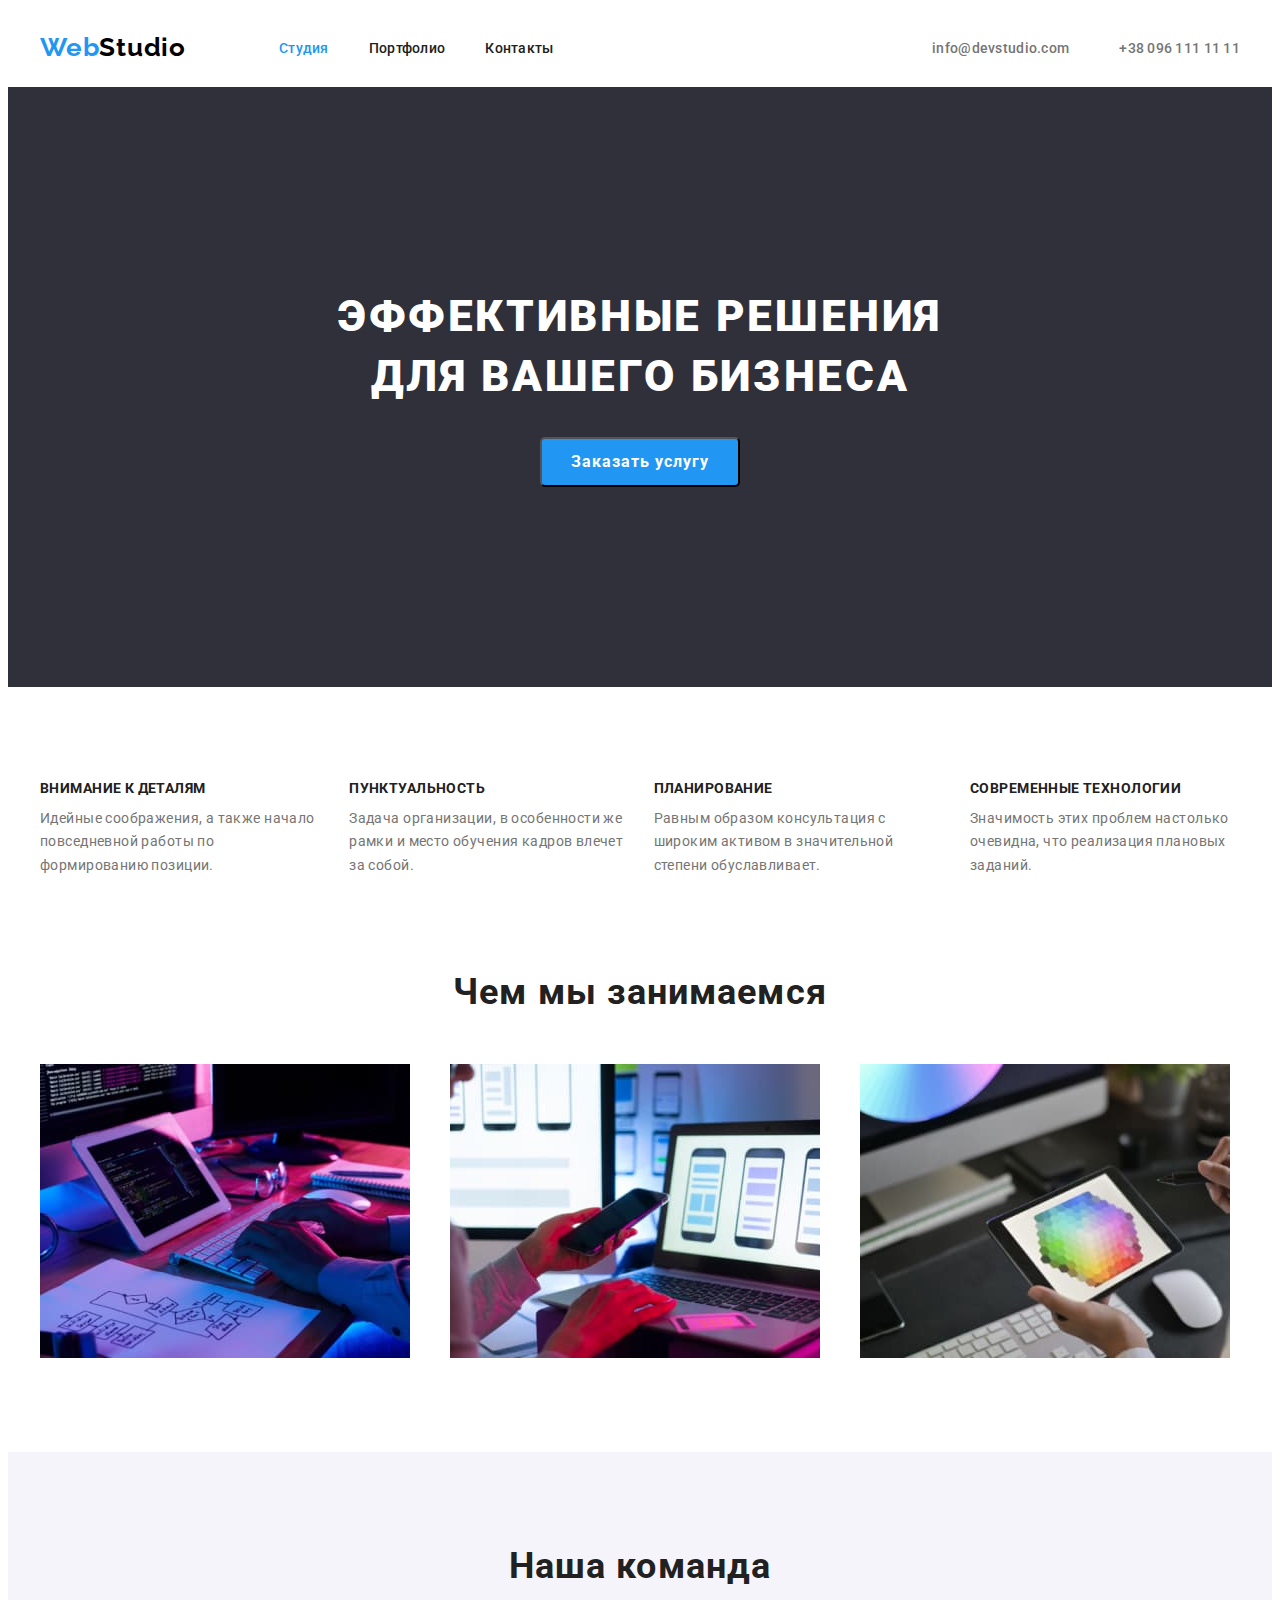
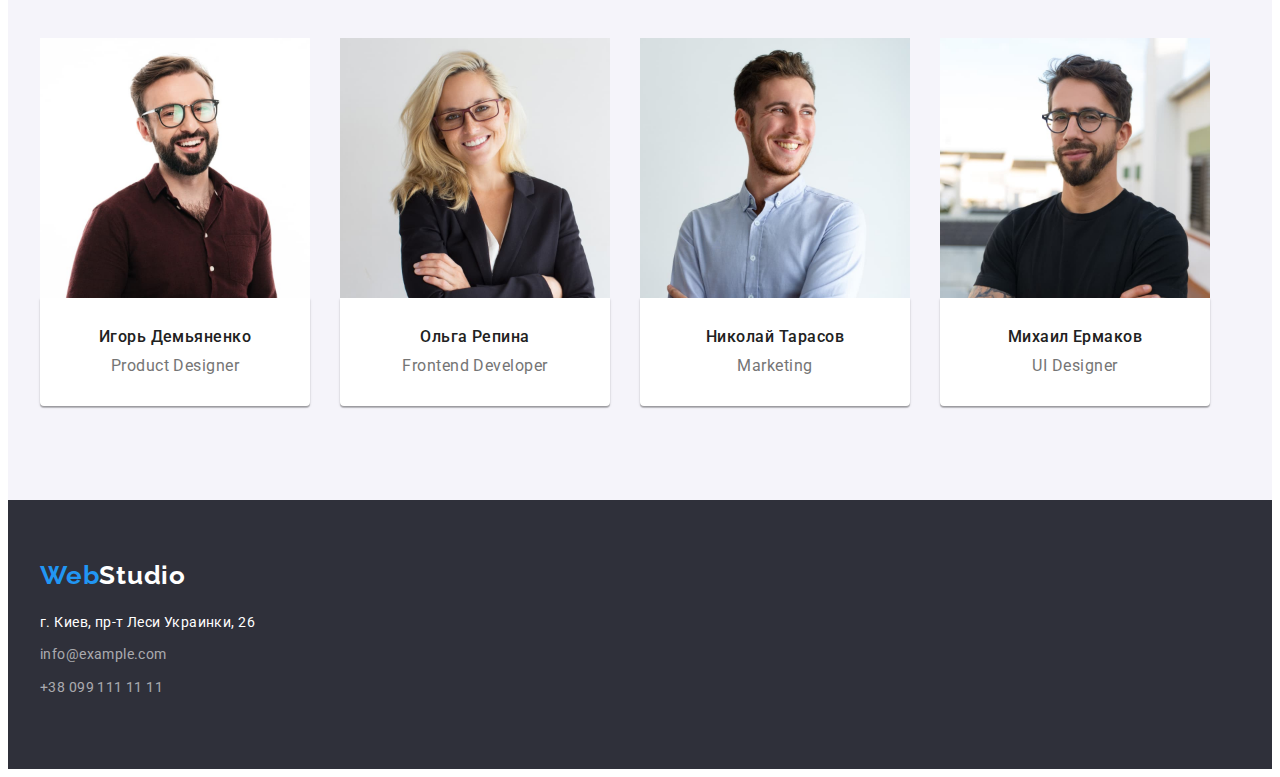
==== index.html @ 58ab9e76 "clone homework 3" ====
<!DOCTYPE html>
<html lang="ru">
  <head>
    <meta charset="UTF-8" />
    <meta http-equiv="X-UA-Compatible" content="IE=edge" />
    <meta name="viewport" content="width=device-width, initial-scale=1.0" />
    <title>Document</title>
    <link rel="preconnect" href="https://fonts.googleapis.com" />
    <link rel="preconnect" href="https://fonts.gstatic.com" crossorigin />
    <link
      href="https://fonts.googleapis.com/css2?family=Raleway:wght@700&family=Roboto:wght@400;500;700;900&display=swap"
      rel="stylesheet"
    />
    <link
      rel="stylesheet"
      href="https://cdnjs.cloudflare.com/ajax/libs/modern-normalize/1.0.0/modern-normalize.min.css"
      integrity="sha512-ISS7cAi1PEhQ8jnbJpJZMd29NlhNj4AWYyLOSp2CE/CsHxTCu+r+t0D2yoJudVrd0/8fTVPUVDzY5Tvli75u/g=="
      crossorigin="anonymous"
    />
    <link rel="stylesheet" href="./css/styles.css" />
  </head>
  <body>
    <header class="header">
      <div class="container header-container">
        <nav class="navigation">
          <a class="logo" href="./"
            >Web<span class="logo-black">Studio</span>
          </a>
          <ul class="header-list">
            <li class="header-item">
              <a href="./index.html" class="header-link current">Студия</a>
            </li>
            <li class="header-item">
              <a href="./portfolio.html" class="header-link">Портфолио</a>
            </li>
            <li class="header-item">
              <a href="" class="header-link">Контакты</a>
            </li>
          </ul>
        </nav>
        <ul class="header-connect">
          <li class="contact-item">
            <a href="mailto:info@devstudio.com" class="contact-link"
              >info@devstudio.com</a
            >
          </li>
          <li class="contact-item">
            <a href="tel:+380961111111" class="contact-link"
              >+38 096 111 11 11</a
            >
          </li>
        </ul>
      </div>
    </header>
    <main>
      <section class="hero">
        <div class="container">
          <h1 class="hero-title">
            Эффективные решения <br />
            для вашего бизнеса
          </h1>
          <button type="button" class="hero-button">Заказать услугу</button>
        </div>
      </section>
      <section class="advantages section">
        <div class="container">
          <h2 class="visually-hidden">Наши преимущества</h2>
          <ul class="advantages-list">
            <li class="advantages-item">
              <h3 class="advantages-subtitle">Внимание к деталям</h3>
              <p class="advantages-text">
                Идейные соображения, а также начало повседневной работы по
                формированию позиции.
              </p>
            </li>
            <li class="advantages-item">
              <h3 class="advantages-subtitle">Пунктуальность</h3>
              <p class="advantages-text">
                Задача организации, в особенности же рамки и место обучения
                кадров влечет за собой.
              </p>
            </li>
            <li class="advantages-item">
              <h3 class="advantages-subtitle">Планирование</h3>
              <p class="advantages-text">
                Равным образом консультация с широким активом в значительной
                степени обуславливает.
              </p>
            </li>
            <li class="advantages-item">
              <h3 class="advantages-subtitle">Современные технологии</h3>
              <p class="advantages-text">
                Значимость этих проблем настолько очевидна, что реализация
                плановых заданий.
              </p>
            </li>
          </ul>
        </div>
      </section>
      <section class="works section">
        <div class="container">
          <h2 class="works-title">Чем мы занимаемся</h2>
          <ul class="works-list">
            <li class="works-item">
              <img
                src="./images/picture1.jpg"
                alt="Компьютер, на котором набран код"
                width="370"
              />
            </li>
            <li class="works-item">
              <img
                src="./images/picture2.jpg"
                alt="на экране изображены мобильные приложения"
                width="370"
              />
            </li>
            <li class="works-item">
              <img
                src="./images/picture3.jpg"
                alt="планшет с цветным квадратом"
                width="370"
              />
            </li>
          </ul>
        </div>
      </section>
      <section class="team section">
        <div class="container">
          <h2 class="team-title">Наша команда</h2>
          <ul class="team-list">
            <li class="team-item">
              <img
                src="./images/ihordemjanenko.jpg"
                alt="фото Игорь Демьяненко"
                width="270"
              />
              <div class="team-border">
                <h3 class="team-name">Игорь Демьяненко</h3>
                <p class="team-text">Product Designer</p>
              </div>
            </li>
            <li class="team-item">
              <img
                src="./images/olharepina.jpg"
                alt="фото Ольга Репина"
                width="270"
              />
              <div class="team-border">
                <h3 class="team-name">Ольга Репина</h3>
                <p class="team-text">Frontend Developer</p>
              </div>
            </li>
            <li class="team-item">
              <img
                src="./images/nikolajtarasov.jpg"
                alt="фото Николай Тарасов"
                width="270"
              />
              <div class="team-border">
                <h3 class="team-name">Николай Тарасов</h3>
                <p class="team-text">Marketing</p>
              </div>
            </li>
            <li class="team-item">
              <img
                src="./images/muhajloermakov.jpg"
                alt="фото Михаил Ермаков"
                width="270"
              />
              <div class="team-border">
                <h3 class="team-name">Михаил Ермаков</h3>
                <p class="team-text">UI Designer</p>
              </div>
            </li>
          </ul>
        </div>
      </section>
    </main>
    <footer class="footer">
      <div class="container">
        <a href="./" class="logo">Web<span class="logo-white">Studio</span></a>
        <address>
          <ul>
            <li class="footer-item">
              <a
                href="https://goo.gl/maps/ukGRsMh9YRKDoBZH8"
                target="_blank"
                class="footer-contact-link"
              >
                <span class="adress-color"
                  >г. Киев, пр-т Леси Украинки, 26</span
                >
              </a>
            </li>
            <li class="footer-item">
              <a href="mailto:info@example.com" class="footer-contact-link"
                >info@example.com</a
              >
            </li>
            <li class="footer-item">
              <a href="tel:+380991111111" class="footer-contact-link"
                >+38 099 111 11 11</a
              >
            </li>
          </ul>
        </address>
      </div>
    </footer>
  </body>
</html>
---- css/styles.css ----
:root {
  --primary-text-color: #757575;
  --title-text-color: #212121;
  --accent-color: #2196f3;
  --additional-color: #ffffff;
  --contact-color: #757575;
  --backfound-footer-color: #2f303a;
}

p,
h1,
h2,
h3 {
  margin: 0;
}

ul {
  margin: 0;
  padding: 0;
}

body {
  background-color: #ffffff;
  color: var(--primary-text-color);
  font-family: "Roboto", sans-serif;
}

ul {
  list-style: none;
}

a {
  text-decoration: none;
}

img {
  display: block;
  max-width: 100%;
  height: auto;
}

.container {
  width: 1200px;
  margin-left: auto;
  margin-right: auto;
  padding-left: 15px;
  padding-right: 15px;
}

.visually-hidden {
  position: absolute;
  clip: rect(0 0 0 0);
  width: 1px;
  height: 1px;
  margin: -1px;
}

/*----------logo--------*/

.logo {
  display: block;
  font-family: "Raleway", sans-serif;
  font-weight: 700;
  font-size: 26px;
  line-height: 1.19;
  letter-spacing: 0.03em;
  color: var(--accent-color);
}

.logo-black {
  color: #000000;
}

.logo-white {
  color: #ffffff;
}

/* -------header--------- */
.header {
  padding-top: 24px;
  padding-bottom: 24px;
}
.logo {
  margin-right: 93px;
}

.header-container {
  display: flex;
  align-items: center;
}
.navigation {
  display: flex;
  align-items: center;
}

.header-list {
  display: flex;
}

.header-connect {
  display: flex;
  margin-left: auto;
}
.header-item + .header-item {
  margin-left: 40px;
}
.header-link {
  font-family: "Roboto", sans-serif;
  font-weight: 500;
  font-size: 14px;
  line-height: 1.14;
  letter-spacing: 0.02em;
  color: var(--title-text-color);
}
.header-link:hover,
.header-link:focus {
  color: var(--accent-color);
}
.current {
  color: var(--accent-color);
}

.contact-item {
  display: block;
}

.contact-item:first-child {
  margin-right: 50px;
}

.contact-link {
  font-family: "Roboto", sans-serif;
  font-weight: 500;
  font-size: 14px;
  line-height: 1.14;
  letter-spacing: 0.02em;
  color: var(--contact-color);
}
.contact-link:hover,
.contact-link:focus {
  color: var(--accent-color);
}

/*--------- hero-------- */
.hero {
  background-color: #2f303a;
  padding-top: 200px;
  padding-bottom: 200px;
  text-align: center;
}
.hero-title {
  margin-bottom: 30px;
  font-weight: 900;
  font-size: 44px;
  line-height: 1.36;
  letter-spacing: 0.06em;
  text-transform: uppercase;
  color: var(--additional-color);
}
.hero-button {
  font-family: inherit;
  font-weight: 700;
  font-size: 16px;
  line-height: 1.87;
  align-items: center;
  text-align: center;
  border-radius: 5px;
  justify-content: center;
  letter-spacing: 0.06em;
  color: #ffffff;
  background-color: var(--accent-color);
  height: 50px;
  min-width: 200px;

  cursor: pointer;
}
.hero-button:hover,
.hero-button:focus {
  background-color: #188ce8;
}

/*-------- Advantages--------*/
.advantages {
  padding-top: 94px;
  padding-bottom: 94px;
}
.advantages-list {
  display: flex;
}
.advantages-item + .advantages-item {
  margin-left: 30px;
}
.advantages-item {
  min-width: 270px;
  min-height: 75px;
}

.advantages-subtitle {
  margin-bottom: 10px;

  font-weight: 700;
  font-size: 14px;
  line-height: 1.14;
  letter-spacing: 0.03em;
  text-transform: uppercase;
  color: var(--title-text-color);
}
.advantages-text {
  font-weight: 400;
  font-size: 14px;
  line-height: 1.71;
  letter-spacing: 0.03em;
  color: var(--primary-text-color);
}

/*-------works------*/
.works {
  padding-bottom: 94px;
}
.works-list {
  display: flex;
  margin-left: -30px;
}
.works-item {
  width: calc(100% / 3 - 30px);
  margin-left: 30px;
}
.works-title {
  margin-bottom: 50px;
}
.works-title,
.team-title {
  font-weight: 700;
  font-size: 36px;
  line-height: 1.16;
  text-align: center;
  letter-spacing: 0.03em;
  color: var(--title-text-color);
}

/*-------team------*/
.team {
  background-color: #f5f4fa;
  padding-top: 94px;
  padding-bottom: 94px;
}
.team-title {
  margin-bottom: 50px;
}
.team-list {
  display: flex;
  margin-left: -30px;
  margin-bottom: -30px;
}
.team-item {
  flex-basis: calc(100%-60px)/ 4);
  margin-left: 30px;
  margin-bottom: 30px;
}

.imagine {
  margin-bottom: 30px;
}

.team-name {
  margin-bottom: 10px;

  font-weight: 500;
  font-size: 16px;
  line-height: 1.18;
  text-align: center;
  letter-spacing: 0.03em;
  color: var(--title-text-color);
}
.team-text {
  font-size: 16px;
  line-height: 1.18;
  text-align: center;
  letter-spacing: 0.03em;
  color: var(--primary-text-color);
}
.team-border {
  background: #ffffff;
  box-shadow: 0px 1px 3px rgba(0, 0, 0, 0.12), 0px 1px 1px rgba(0, 0, 0, 0.14),
    0px 2px 1px rgba(0, 0, 0, 0.2);
  border-radius: 0px 0px 4px 4px;
  padding-top: 30px;
  padding-bottom: 30px;
}

/*------- footer-----*/
.footer {
  background-color: var(--backfound-footer-color);
  padding-top: 60px;
  padding-bottom: 60px;
}
.footer .logo {
  margin-bottom: 20px;
  margin-right: 0;
}

address {
  font-style: normal;
  margin-bottom: 9px;
}

.adress-color {
  color: #ffffff;
}

.footer-item:not(:last-child){
  display: block;
  margin-bottom: 9px;
}

.footer-contact-link {
  display: block;
  font-family: inherit;
  font-size: 14px;
  line-height: 1.71;
  letter-spacing: 0.03em;
  color: rgba(255, 255, 255, 0.6);
}
.footer-contact-link:hover,
.footer-contact-link:focus {
  color: var(--accent-color);
}

/*------ portfolio-----*/
/*-------filter--------*/

.portfolio {
  padding-top: 94px;
  padding-bottom: 94px;
}
.portfolio-filter {
  margin-bottom: 50px;
}
.portfolio-filter {
  display: flex;
  justify-content: center;
}

.portfolio-filter-button {
  font-family: inherit;
  font-weight: 500;
  font-size: 16px;
  line-height: 26px;
  text-align: center;
  letter-spacing: 0.03em;
  color: #212121;
  background-color: #f5f4fa;
  border-radius: 4px;
  border: none;

  cursor: pointer;
}

.portfolio-filter-button:hover,
.portfolio-filter-button:focus {
  background-color: #2196f3;
  color: #ffffff;
  box-shadow: 0px 3px 1px rgba(0, 0, 0, 0.1), 0px 1px 2px rgba(0, 0, 0, 0.08),
    0px 2px 2px rgba(0, 0, 0, 0.12);
  border-radius: 4px;
}
.filter-item + .filter-item {
  margin-left: 8px;
}

/*---------Gallery--------*/
.gallery-list {
  display: flex;
  flex-wrap: wrap;
  margin-left: -30px;
  margin-bottom: -30px;
}
.gallery-item {
  width: calc(100% / 3 - 30px);
  margin-left: 30px;
  margin-bottom: 30px;
}
.gallery-text {
  margin-bottom: 4px;
  font-weight: 700;
  font-size: 18px;
  line-height: 2;
  letter-spacing: 0.06em;
  color: var(--title-text-color);
}
.gallery-filter {
  font-size: 16px;
  line-height: 1.87;
  letter-spacing: 0.03em;
  color: var(--primary-text-color);
}
.gallery-border {
  background: #ffffff;
  border: 1px solid #eeeeee;
  box-sizing: border-box;
  padding-left: 24px;
  padding-right: 24px;
  padding-top: 20px;
  padding-bottom: 20px;
}
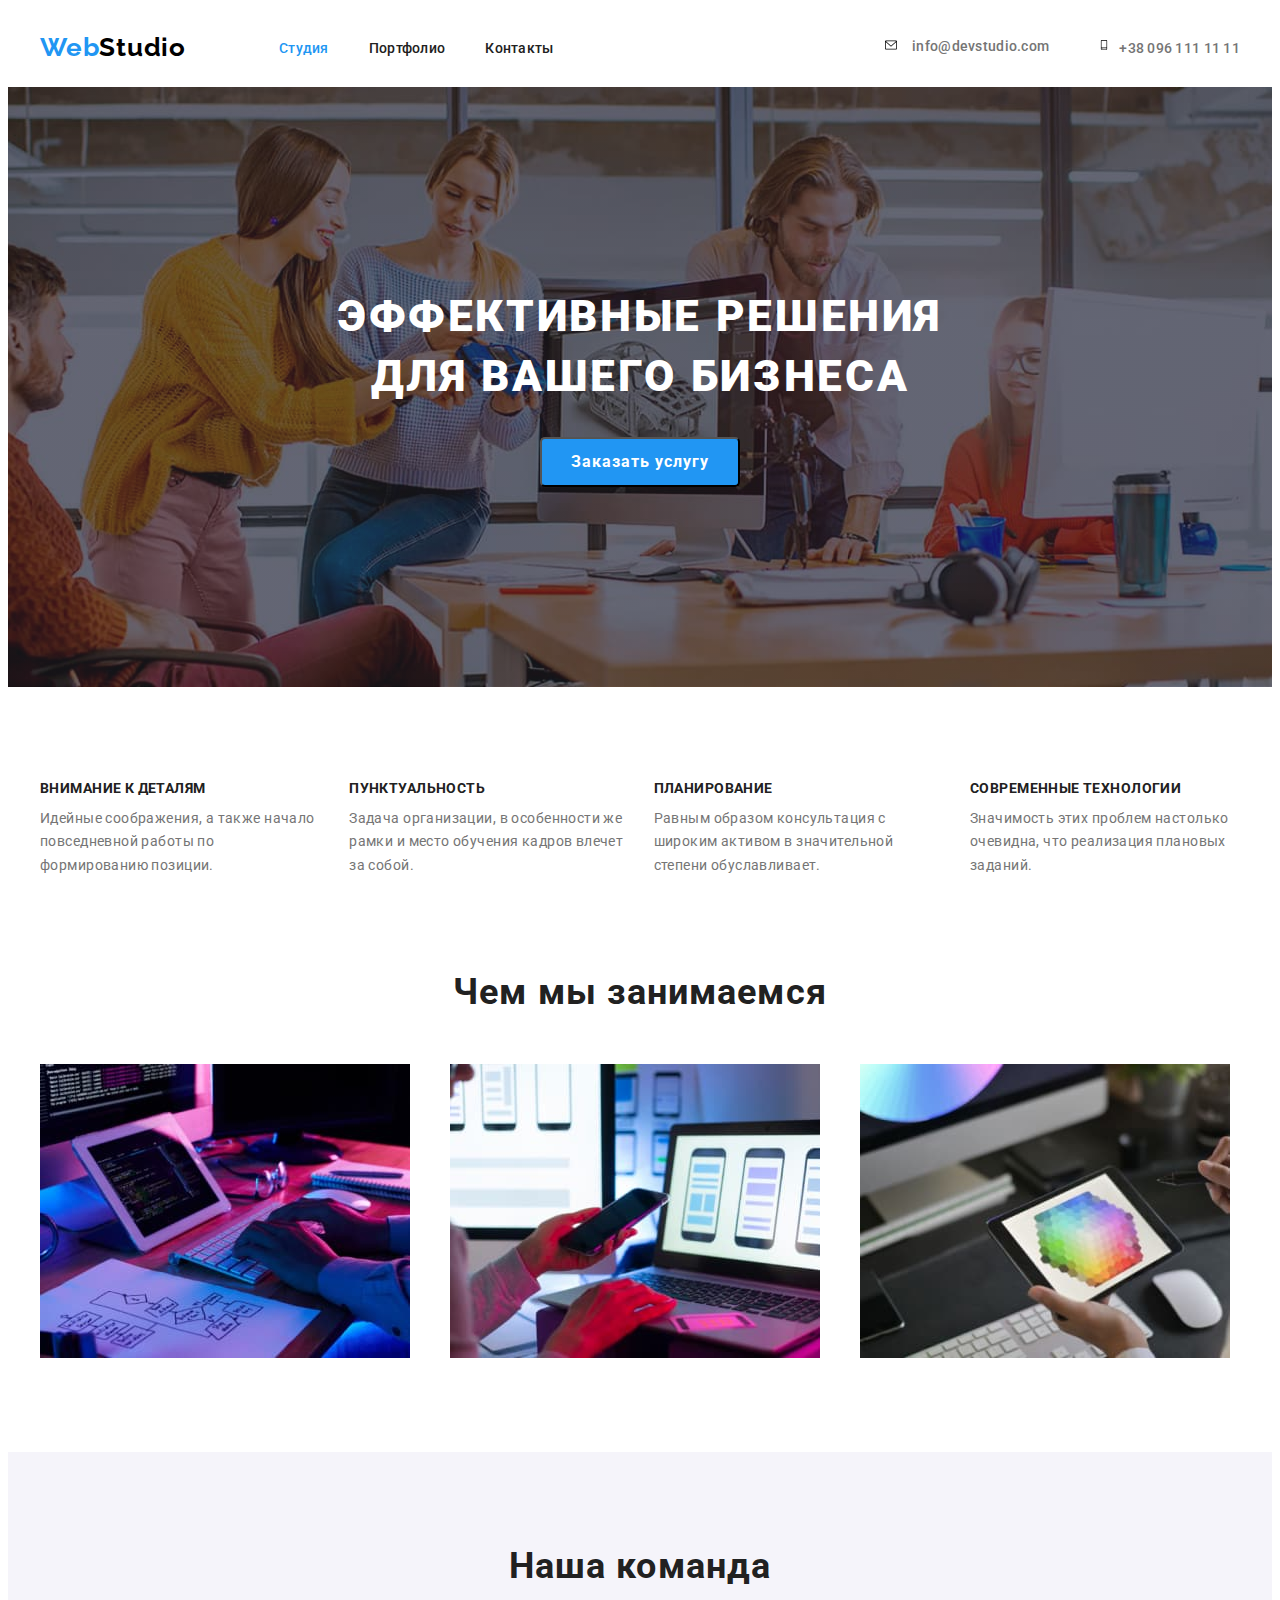
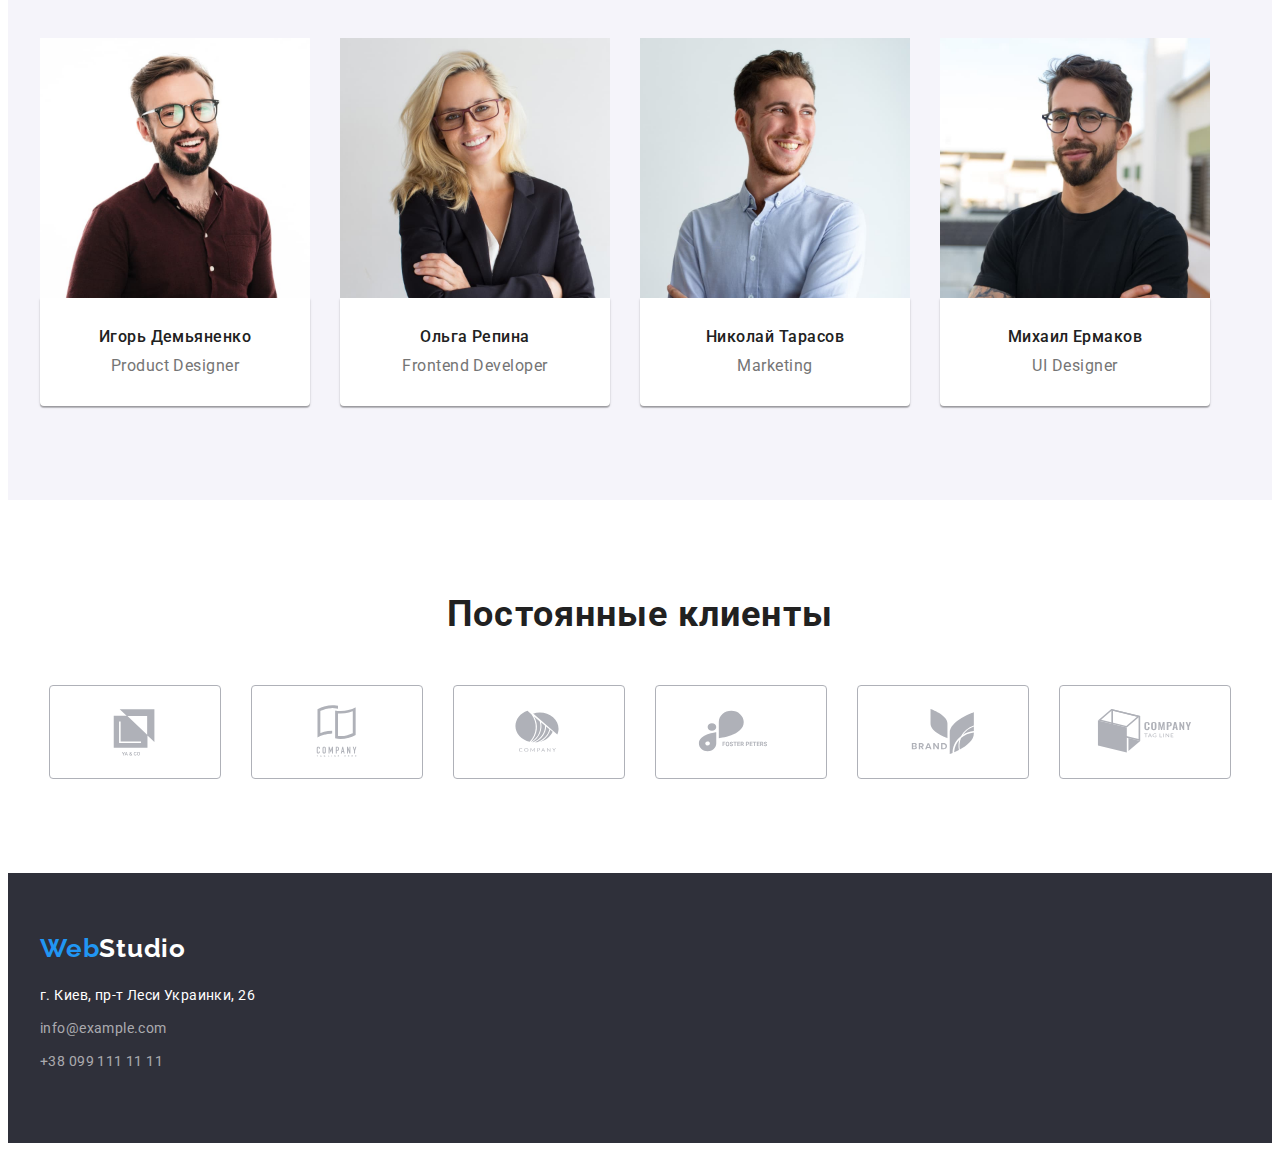
==== commit 7ba991ee: "add some" ====
--- a/index.html
+++ b/index.html
@@ -41,12 +41,16 @@
         <ul class="header-connect">
           <li class="contact-item">
             <a href="mailto:info@devstudio.com" class="contact-link"
-              >info@devstudio.com</a
+              > <svg class="icon" width="16" height="12">
+                <use href="./images/icons.svg#icon-mail"></use>
+              </svg> info@devstudio.com</a
             >
           </li>
           <li class="contact-item">
             <a href="tel:+380961111111" class="contact-link"
-              >+38 096 111 11 11</a
+              ><svg class="icon" width="10" height="16">
+                <use href="./images/icons.svg#icon-smartphone"></use>
+              </svg>+38 096 111 11 11</a
             >
           </li>
         </ul>
@@ -173,6 +177,35 @@
                 <p class="team-text">UI Designer</p>
               </div>
             </li>
+          </ul>
+        </div>
+      </section>
+      <section class="regular-customers">
+        <div class="container">
+          <h2 class="regular-customers-tittle">Постоянные клиенты</h2>
+          <ul class="regular-customers-list">
+            <li class="regular-customers-item">
+              <a href="" class="regular-customers-link">
+                <svg width="106" height="60">
+                  <use href="images/icons.svg#icon-Logo1"></use>
+                </svg>
+              </a>
+            </li>
+            <li class="regular-customers-item"><a href=""class="regular-customers-link"> <svg width="106" height="60">
+                  <use href="images/icons.svg#icon-Logo2"></use>
+                </svg> </a> </a></li>
+            <li class="regular-customers-item"><a href=""class="regular-customers-link"><svg width="106" height="60">
+                  <use href="images/icons.svg#icon-Logo3"></use>
+                </svg> </a></li>
+            <li class="regular-customers-item"><a href=""class="regular-customers-link"><svg width="106" height="60">
+                  <use href="images/icons.svg#icon-Logo4"></use>
+                </svg> 
+            <li class="regular-customers-item"><a href=""class="regular-customers-link"><svg width="106" height="60">
+                  <use href="images/icons.svg#icon-Logo5"></use>
+                </svg> </a></li>
+            <li class="regular-customers-item"><a href=""class="regular-customers-link"><svg width="106" height="60">
+                  <use href="images/icons.svg#icon-Logo6"></use>
+                </svg> </a></li>
           </ul>
         </div>
       </section>
--- a/css/styles.css
+++ b/css/styles.css
@@ -139,11 +139,32 @@
 .contact-link:hover,
 .contact-link:focus {
   color: var(--accent-color);
+  fill: currentColor;
+}
+
+.contact-item {
+  display: flex;
+  align-items: center;
+}
+
+.icon {
+  margin-right: 10px;
 }
 
 /*--------- hero-------- */
 .hero {
   background-color: #2f303a;
+  background-image: linear-gradient(
+      rgba(47, 48, 58, 0.4),
+      rgba(47, 48, 58, 0.4)
+    ),
+    url(../images/hero-background.jpg);
+  background-repeat: no-repeat;
+  background-position: center;
+  background-size: cover;
+  max-width: 1600px;
+  margin-left: auto;
+  margin-right: auto;
   padding-top: 200px;
   padding-bottom: 200px;
   text-align: center;
@@ -229,7 +250,8 @@
   margin-bottom: 50px;
 }
 .works-title,
-.team-title {
+.team-title,
+.regular-customers-tittle {
   font-weight: 700;
   font-size: 36px;
   line-height: 1.16;
@@ -253,7 +275,7 @@
   margin-bottom: -30px;
 }
 .team-item {
-  flex-basis: calc(100%-60px)/ 4);
+  flex-basis: calc((100%-60px) / 4);
   margin-left: 30px;
   margin-bottom: 30px;
 }
@@ -287,6 +309,39 @@
   padding-top: 30px;
   padding-bottom: 30px;
 }
+/*------------regular-customer------*/
+.regular-customers {
+  padding-bottom: 94px;
+  margin-top: 94px;
+}
+.regular-customers-tittle {
+  margin-bottom: 50px;
+}
+
+.regular-customers-link {
+  border: 1px solid rgba(175, 177, 184, 1);
+  border-radius: 4px;
+  justify-content: center;
+  align-items: center;
+  display: flex;
+  fill: #afb1b8;
+  width: 170px;
+  height: 92px;
+}
+.regular-customers-link:hover,
+.regular-customers-link:focus {
+  border-color: var(--accent-color);
+  fill: var(--accent-color);
+}
+
+.regular-customers-item + .regular-customers-item {
+  margin-left: 30px;
+}
+
+.regular-customers-list {
+  display: flex;
+  justify-content: center;
+}
 
 /*------- footer-----*/
 .footer {
@@ -308,7 +363,7 @@
   color: #ffffff;
 }
 
-.footer-item:not(:last-child){
+.footer-item:not(:last-child) {
   display: block;
   margin-bottom: 9px;
 }
@@ -403,3 +458,8 @@
   padding-top: 20px;
   padding-bottom: 20px;
 }
+.gallery-link:hover {
+  display: block;
+  box-shadow: 1px 4px 6px 0px #00000029, 0px 4px 4px 0px #0000000f,
+    0px 1px 1px 0px #0000001f;
+}
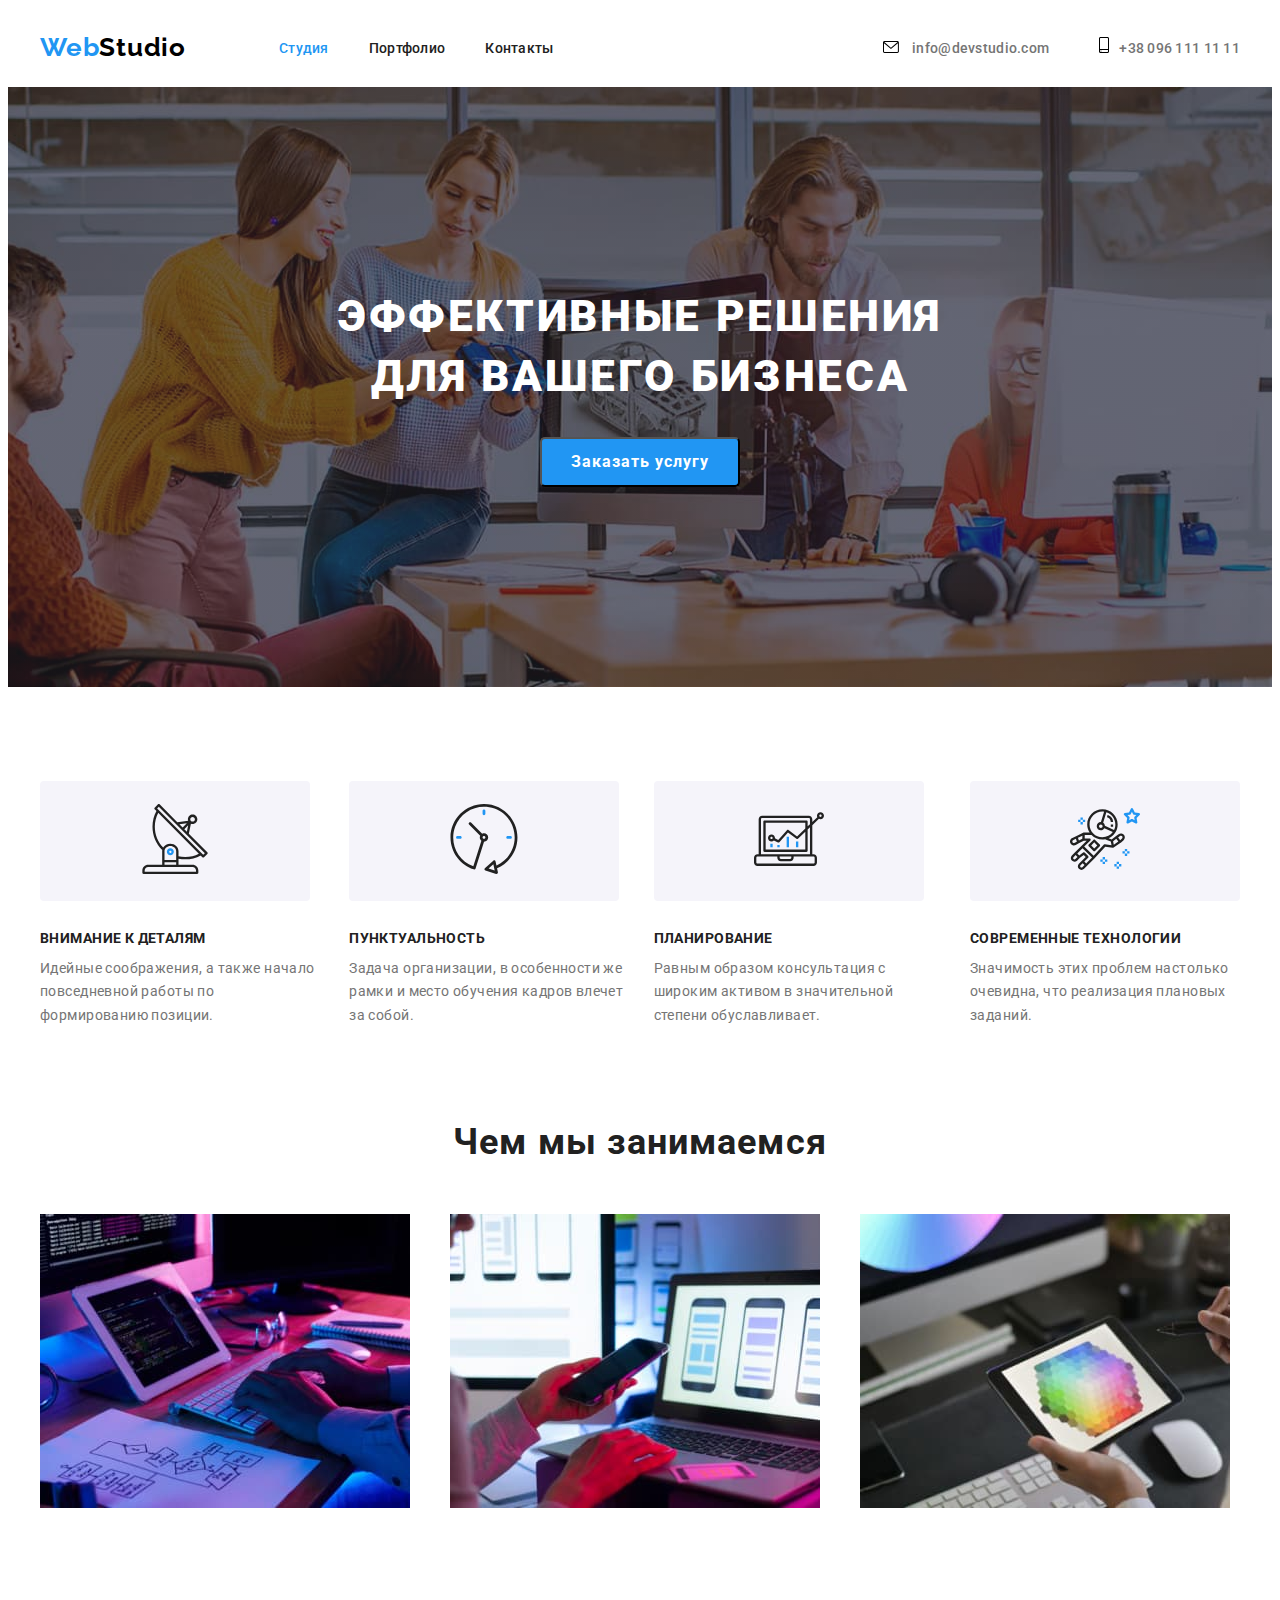
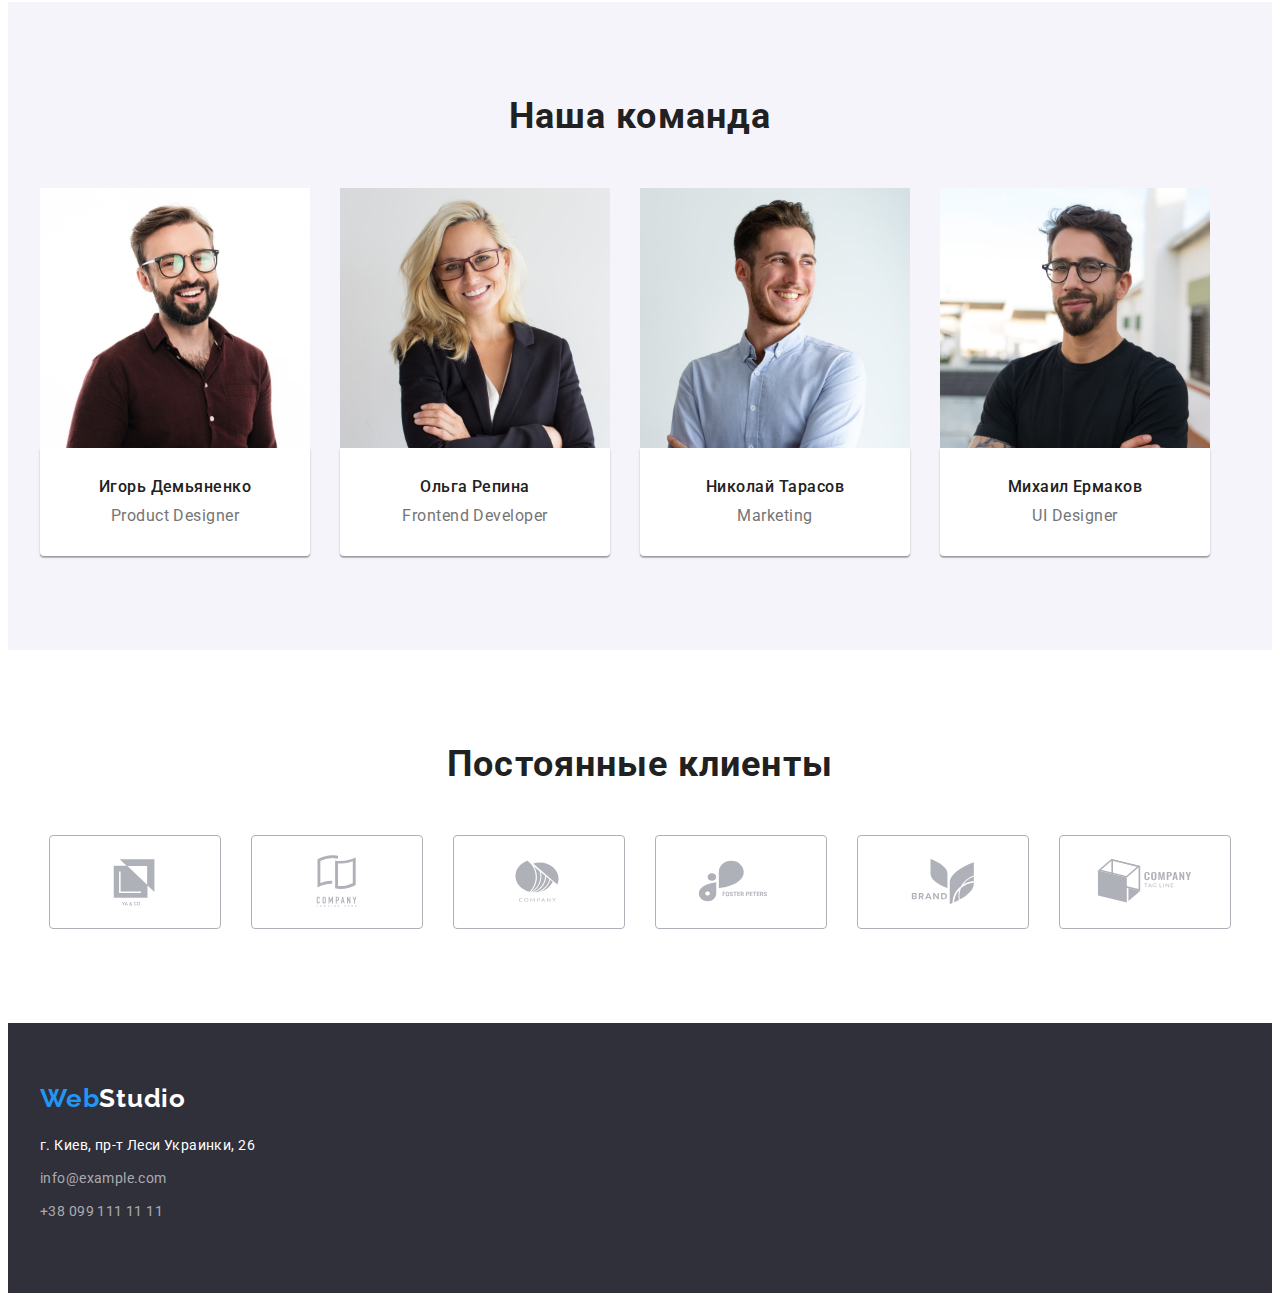
==== commit 5dd3e156: "add 2 section" ====
--- a/index.html
+++ b/index.html
@@ -42,14 +42,14 @@
           <li class="contact-item">
             <a href="mailto:info@devstudio.com" class="contact-link"
               > <svg class="icon" width="16" height="12">
-                <use href="./images/icons.svg#icon-mail"></use>
+                <use href="./images/icons.svg#envelope"></use>
               </svg> info@devstudio.com</a
             >
           </li>
           <li class="contact-item">
             <a href="tel:+380961111111" class="contact-link"
               ><svg class="icon" width="10" height="16">
-                <use href="./images/icons.svg#icon-smartphone"></use>
+                <use href="./images/icons.svg#smartphone"></use>
               </svg>+38 096 111 11 11</a
             >
           </li>
@@ -71,6 +71,9 @@
           <h2 class="visually-hidden">Наши преимущества</h2>
           <ul class="advantages-list">
             <li class="advantages-item">
+              <div class="advantages-borber"><a href="" class="advantages-icon-link"><svg class="advantages-icon" width="70" height="70">
+                <use href="./images/icons.svg#icon-antena"></use>
+              </svg> </a></div>
               <h3 class="advantages-subtitle">Внимание к деталям</h3>
               <p class="advantages-text">
                 Идейные соображения, а также начало повседневной работы по
@@ -78,6 +81,9 @@
               </p>
             </li>
             <li class="advantages-item">
+              <div class="advantages-borber"><a href="" class="advantages-icon-link"><svg class="advantages-icon" width="70" height="70">
+                <use href="./images/icons.svg#icon-clock"></use>
+              </svg> </a></div>
               <h3 class="advantages-subtitle">Пунктуальность</h3>
               <p class="advantages-text">
                 Задача организации, в особенности же рамки и место обучения
@@ -85,6 +91,9 @@
               </p>
             </li>
             <li class="advantages-item">
+               <div class="advantages-borber"><a href="" class="advantages-icon-link"><svg class="advantages-icon" width="70" height="70">
+                <use href="./images/icons.svg#icon-computer"></use>
+              </svg> </a></div>
               <h3 class="advantages-subtitle">Планирование</h3>
               <p class="advantages-text">
                 Равным образом консультация с широким активом в значительной
@@ -92,6 +101,9 @@
               </p>
             </li>
             <li class="advantages-item">
+              <div class="advantages-borber"><a href="" class="advantages-icon-link"><svg class="advantages-icon" width="70" height="70">
+                <use href="./images/icons.svg#icon-astronaut"></use>
+              </svg> </a></div>
               <h3 class="advantages-subtitle">Современные технологии</h3>
               <p class="advantages-text">
                 Значимость этих проблем настолько очевидна, что реализация
--- a/css/styles.css
+++ b/css/styles.css
@@ -142,7 +142,7 @@
   fill: currentColor;
 }
 
-.contact-item {
+.header-connect {
   display: flex;
   align-items: center;
 }
@@ -215,6 +215,17 @@
   min-width: 270px;
   min-height: 75px;
 }
+.advantages-borber {
+  margin-bottom: 30px;
+
+  width: 270px;
+  height: 120px;
+  background-color: #f5f4fa;
+  border-radius: 4px;
+  display: flex;
+  justify-content: center;
+  align-items: center;
+}
 
 .advantages-subtitle {
   margin-bottom: 10px;
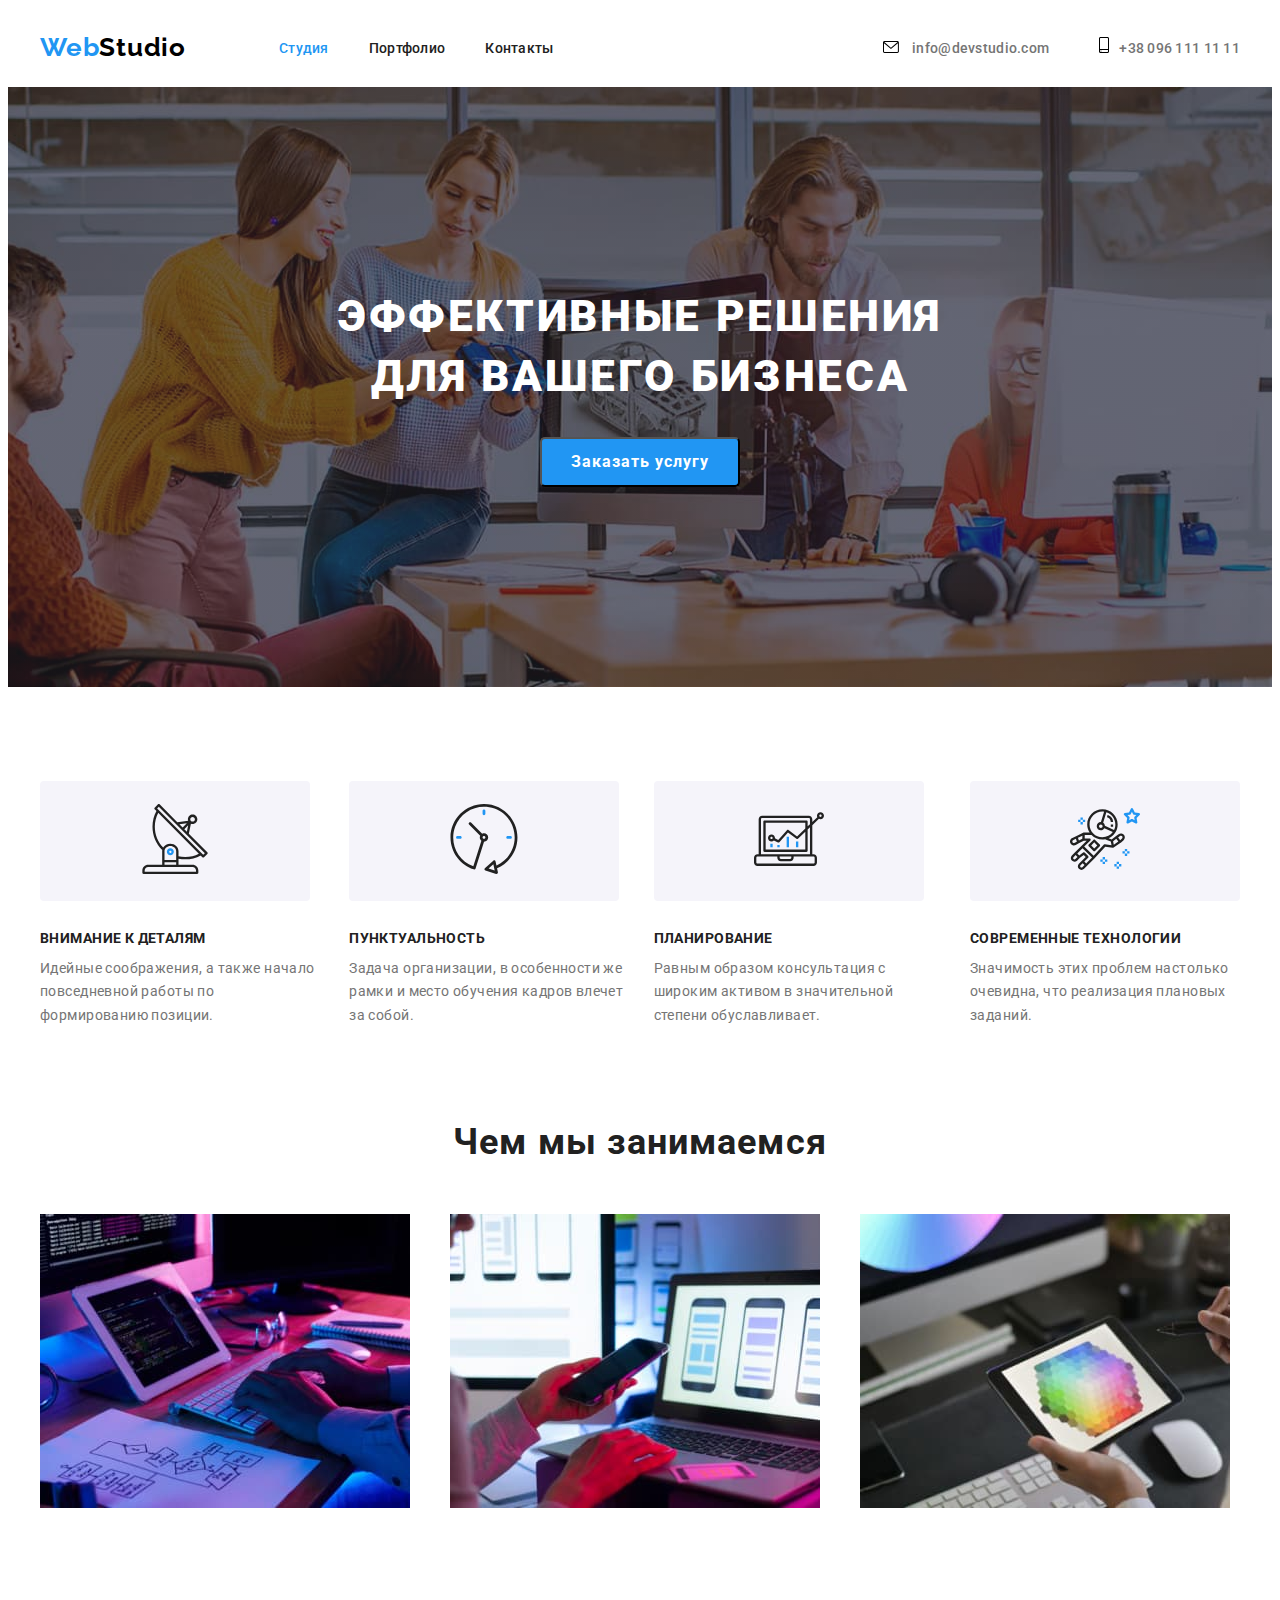
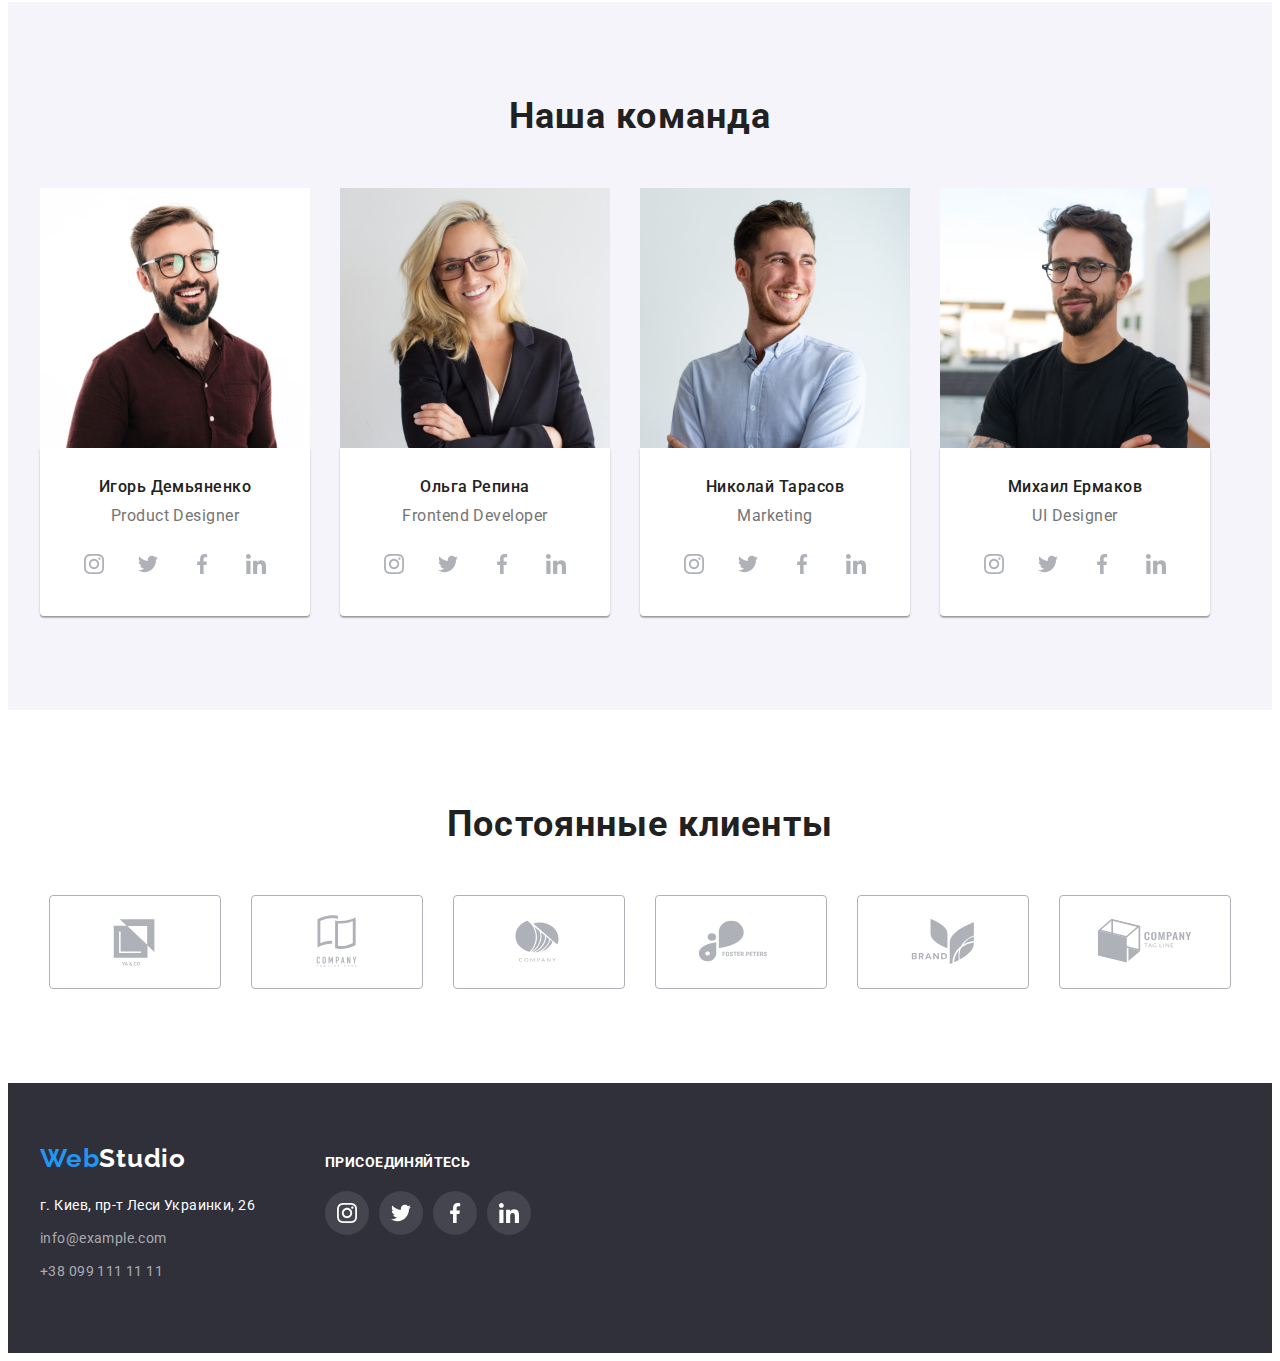
==== commit 296ab720: "add icons and shadow" ====
--- a/index.html
+++ b/index.html
@@ -154,6 +154,20 @@
               <div class="team-border">
                 <h3 class="team-name">Игорь Демьяненко</h3>
                 <p class="team-text">Product Designer</p>
+                <ul  class="team-social-list" >
+                  <li class="team-social-item"><a href="" class="team-social-link"><svg class="advantages-icon" width="20" height="20">
+                <use href="./images/icons.svg#icon-instagram"></use>
+              </svg></a></li>
+                  <li class="team-social-item"><a href=""><a href="" class="team-social-link"><svg class="advantages-icon" width="20" height="20">
+                <use href="./images/icons.svg#icon-twitter"></use>
+              </svg></a></a></li>
+                  <li class="team-social-item"><a href=""><a href="" class="team-social-link"><svg class="advantages-icon" width="20" height="20">
+                <use href="./images/icons.svg#icon-facebook"></use>
+              </svg></a></a></li>
+                  <li class="team-social-item"><a href=""><a href=""class="team-social-link"><svg class="advantages-icon" width="20" height="20">
+                <use href="./images/icons.svg#icon-linkedin"></use>
+              </svg></a></a></li>
+                </ul>
               </div>
             </li>
             <li class="team-item">
@@ -165,6 +179,20 @@
               <div class="team-border">
                 <h3 class="team-name">Ольга Репина</h3>
                 <p class="team-text">Frontend Developer</p>
+                 <ul  class="team-social-list" >
+                  <li class="team-social-item"><a href="" class="team-social-link"><svg class="advantages-icon" width="20" height="20">
+                <use href="./images/icons.svg#icon-instagram"></use>
+              </svg></a></li>
+                  <li class="team-social-item"><a href=""><a href="" class="team-social-link"><svg class="advantages-icon" width="20" height="20">
+                <use href="./images/icons.svg#icon-twitter"></use>
+              </svg></a></a></li>
+                  <li class="team-social-item"><a href=""><a href="" class="team-social-link"><svg class="advantages-icon" width="20" height="20">
+                <use href="./images/icons.svg#icon-facebook"></use>
+              </svg></a></a></li>
+                  <li class="team-social-item"><a href=""><a href=""class="team-social-link"><svg class="advantages-icon" width="20" height="20">
+                <use href="./images/icons.svg#icon-linkedin"></use>
+              </svg></a></a></li>
+                </ul>
               </div>
             </li>
             <li class="team-item">
@@ -176,6 +204,20 @@
               <div class="team-border">
                 <h3 class="team-name">Николай Тарасов</h3>
                 <p class="team-text">Marketing</p>
+                 <ul  class="team-social-list" >
+                  <li class="team-social-item"><a href="" class="team-social-link"><svg class="advantages-icon" width="20" height="20">
+                <use href="./images/icons.svg#icon-instagram"></use>
+              </svg></a></li>
+                  <li class="team-social-item"><a href=""><a href="" class="team-social-link"><svg class="advantages-icon" width="20" height="20">
+                <use href="./images/icons.svg#icon-twitter"></use>
+              </svg></a></a></li>
+                  <li class="team-social-item"><a href=""><a href="" class="team-social-link"><svg class="advantages-icon" width="20" height="20">
+                <use href="./images/icons.svg#icon-facebook"></use>
+              </svg></a></a></li>
+                  <li class="team-social-item"><a href=""><a href=""class="team-social-link"><svg class="advantages-icon" width="20" height="20">
+                <use href="./images/icons.svg#icon-linkedin"></use>
+              </svg></a></a></li>
+                </ul>
               </div>
             </li>
             <li class="team-item">
@@ -187,6 +229,20 @@
               <div class="team-border">
                 <h3 class="team-name">Михаил Ермаков</h3>
                 <p class="team-text">UI Designer</p>
+                 <ul  class="team-social-list" >
+                  <li class="team-social-item"><a href="" class="team-social-link"><svg class="advantages-icon" width="20" height="20">
+                <use href="./images/icons.svg#icon-instagram"></use>
+              </svg></a></li>
+                  <li class="team-social-item"><a href=""><a href="" class="team-social-link"><svg class="advantages-icon" width="20" height="20">
+                <use href="./images/icons.svg#icon-twitter"></use>
+              </svg></a></a></li>
+                  <li class="team-social-item"><a href=""><a href="" class="team-social-link"><svg class="advantages-icon" width="20" height="20">
+                <use href="./images/icons.svg#icon-facebook"></use>
+              </svg></a></a></li>
+                  <li class="team-social-item"><a href=""><a href=""class="team-social-link"><svg class="advantages-icon" width="20" height="20">
+                <use href="./images/icons.svg#icon-linkedin"></use>
+              </svg></a></a></li>
+                </ul>
               </div>
             </li>
           </ul>
@@ -223,7 +279,8 @@
       </section>
     </main>
     <footer class="footer">
-      <div class="container">
+    <div class="container footer-container">
+      <div class="footer-social">
         <a href="./" class="logo">Web<span class="logo-white">Studio</span></a>
         <address>
           <ul>
@@ -250,7 +307,25 @@
             </li>
           </ul>
         </address>
-      </div>
+        </div>
+      
+          <div class="footer-social">
+          <span class="footer-social-text">присоединяйтесь</span>
+           <ul class="footer-social-list" >
+                  <li class="footer-social-item"><a href="" class="footer-social-link"><svg class="footer-icon" width="20" height="20">
+                <use href="./images/icons.svg#icon-instagram"></use>
+              </svg></a></li>
+                  <li class="footer-social-item"><a href=""><a href="" class="footer-social-link"><svg class="footer-icon" width="20" height="20">
+                <use href="./images/icons.svg#icon-twitter"></use>
+              </svg></a></li>
+                  <li class="footer-social-item"><a href=""><a href="" class="footer-social-link"><svg class="footer-icon" width="20" height="20">
+                <use href="./images/icons.svg#icon-facebook"></use>
+              </svg></a></li>
+                  <li class="footer-social-item"><a href=""><a href=""class="footer-social-link"><svg class="footer-icon" width="20" height="20">
+                <use href="./images/icons.svg#icon-linkedin"></use>
+              </svg></a></li>
+                </ul></div>
+    </div>
     </footer>
   </body>
 </html>
--- a/css/styles.css
+++ b/css/styles.css
@@ -311,6 +311,7 @@
   text-align: center;
   letter-spacing: 0.03em;
   color: var(--primary-text-color);
+  margin-bottom: 16px;
 }
 .team-border {
   background: #ffffff;
@@ -320,6 +321,35 @@
   padding-top: 30px;
   padding-bottom: 30px;
 }
+.team-social-list {
+  display: flex;
+  justify-content: center;
+}
+
+.team-social-link {
+  width: 44px;
+  height: 44px;
+  background-color: #ffffff;
+  border-radius: 50%;
+  display: flex;
+  justify-content: center;
+  align-items: center;
+  color: #afb1b8;
+}
+.advantages-icon {
+  fill: currentColor;
+}
+
+.team-social-link:hover,
+.team-social-link:focus {
+  background-color: var(--accent-color);
+  color: var(--additional-color);
+}
+
+.team-social-item + .team-social-item {
+  margin-left: 10px;
+}
+
 /*------------regular-customer------*/
 .regular-customers {
   padding-bottom: 94px;
@@ -371,7 +401,7 @@
 }
 
 .adress-color {
-  color: #ffffff;
+  color: var(--additional-color);
 }
 
 .footer-item:not(:last-child) {
@@ -390,6 +420,53 @@
 .footer-contact-link:hover,
 .footer-contact-link:focus {
   color: var(--accent-color);
+}
+
+.footer-container {
+  display: flex;
+  align-items: baseline;
+}
+.footer-social + .footer-social {
+  margin-left: 70px;
+}
+.footer-social-text {
+  display: block;
+  margin-bottom: 20px;
+
+  font-weight: bold;
+  font-size: 14px;
+  line-height: 1.14;
+  letter-spacing: 0.03em;
+  text-transform: uppercase;
+  color: var(--additional-color);
+}
+
+.footer-social-list {
+  display: flex;
+  justify-content: center;
+}
+.footer-social-item + .footer-social-item {
+  margin-left: 10px;
+}
+
+.footer-social-link {
+  width: 44px;
+  height: 44px;
+  background-color: rgba(255, 255, 255, 0.1);
+  border-radius: 50%;
+  display: flex;
+  justify-content: center;
+  align-items: center;
+  color: var(--additional-color);
+}
+.footer-icon {
+  fill: currentColor;
+}
+
+.footer-social-link:hover,
+.footer-social-link:focus {
+  background-color: var(--accent-color);
+  color: var(--additional-color);
 }
 
 /*------ portfolio-----*/
@@ -424,8 +501,8 @@
 
 .portfolio-filter-button:hover,
 .portfolio-filter-button:focus {
-  background-color: #2196f3;
-  color: #ffffff;
+  background-color: var(--accent-color);
+  color: var(--additional-color);
   box-shadow: 0px 3px 1px rgba(0, 0, 0, 0.1), 0px 1px 2px rgba(0, 0, 0, 0.08),
     0px 2px 2px rgba(0, 0, 0, 0.12);
   border-radius: 4px;
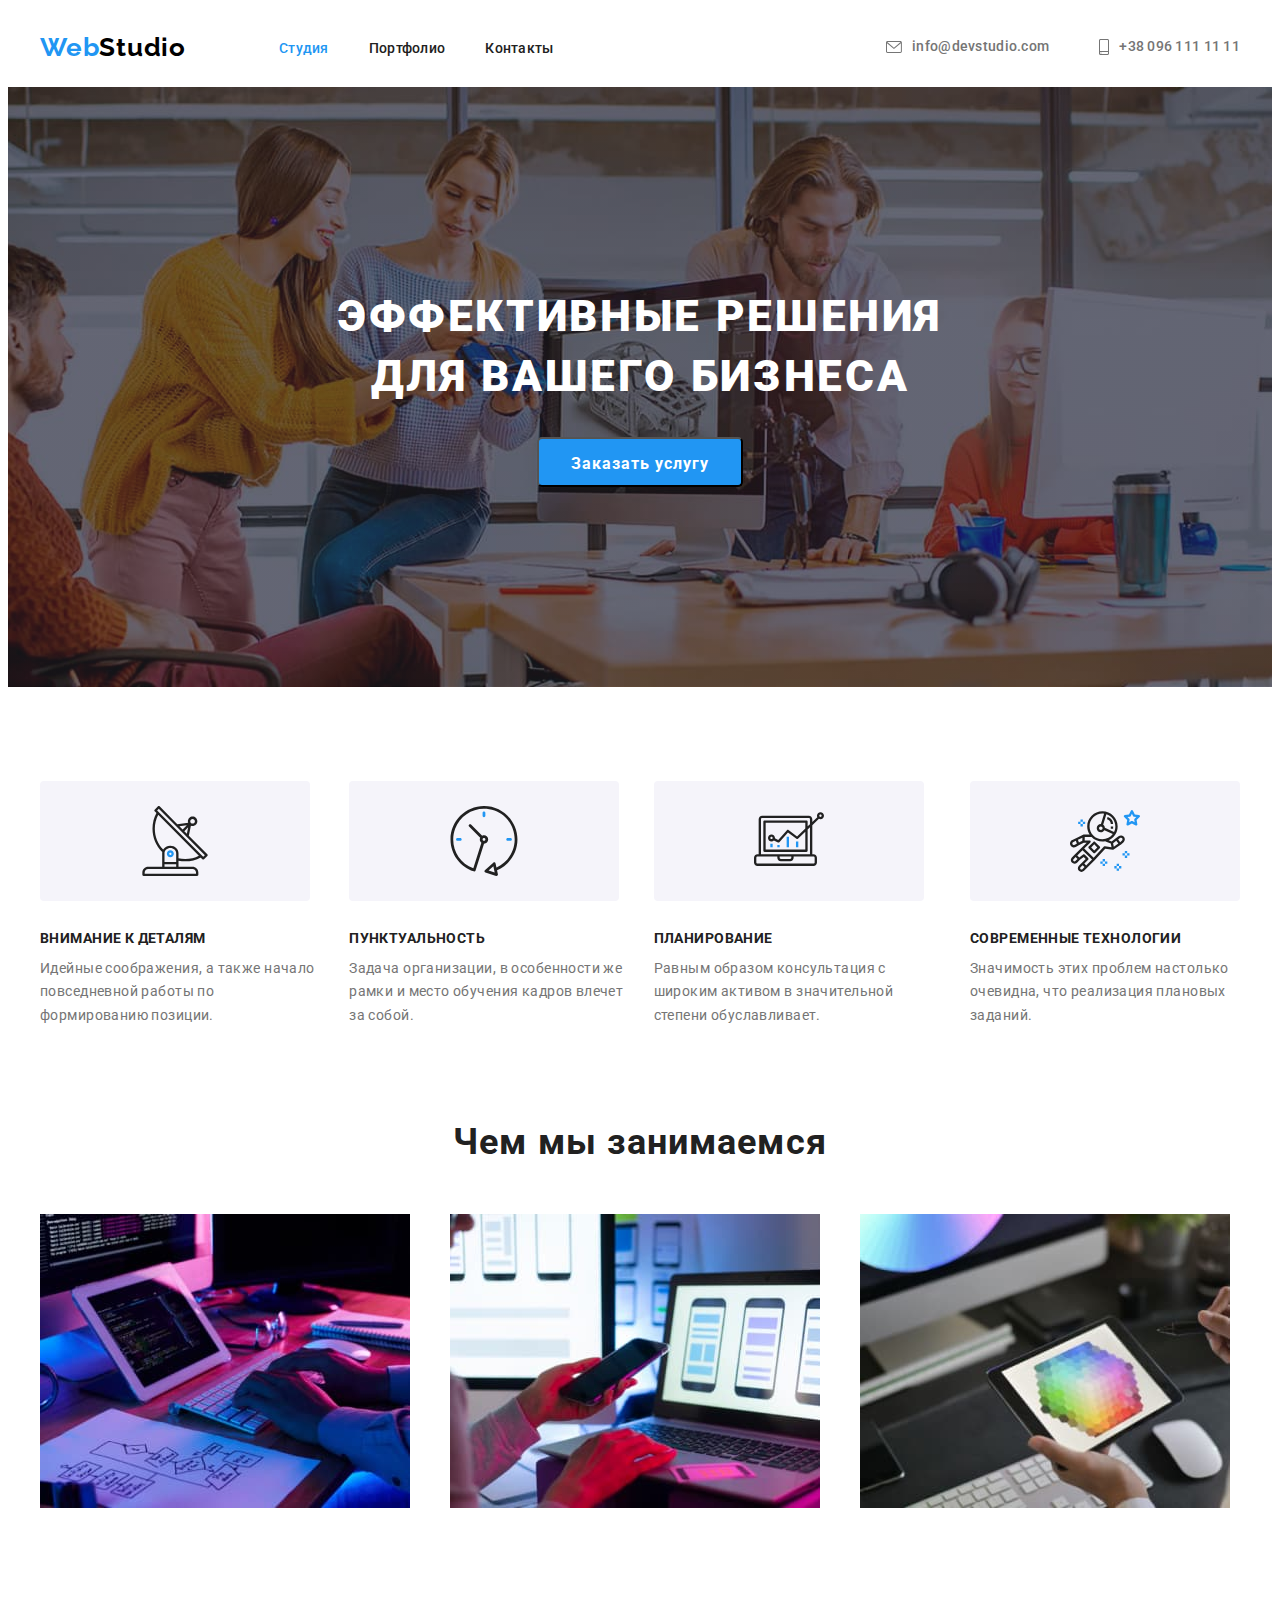
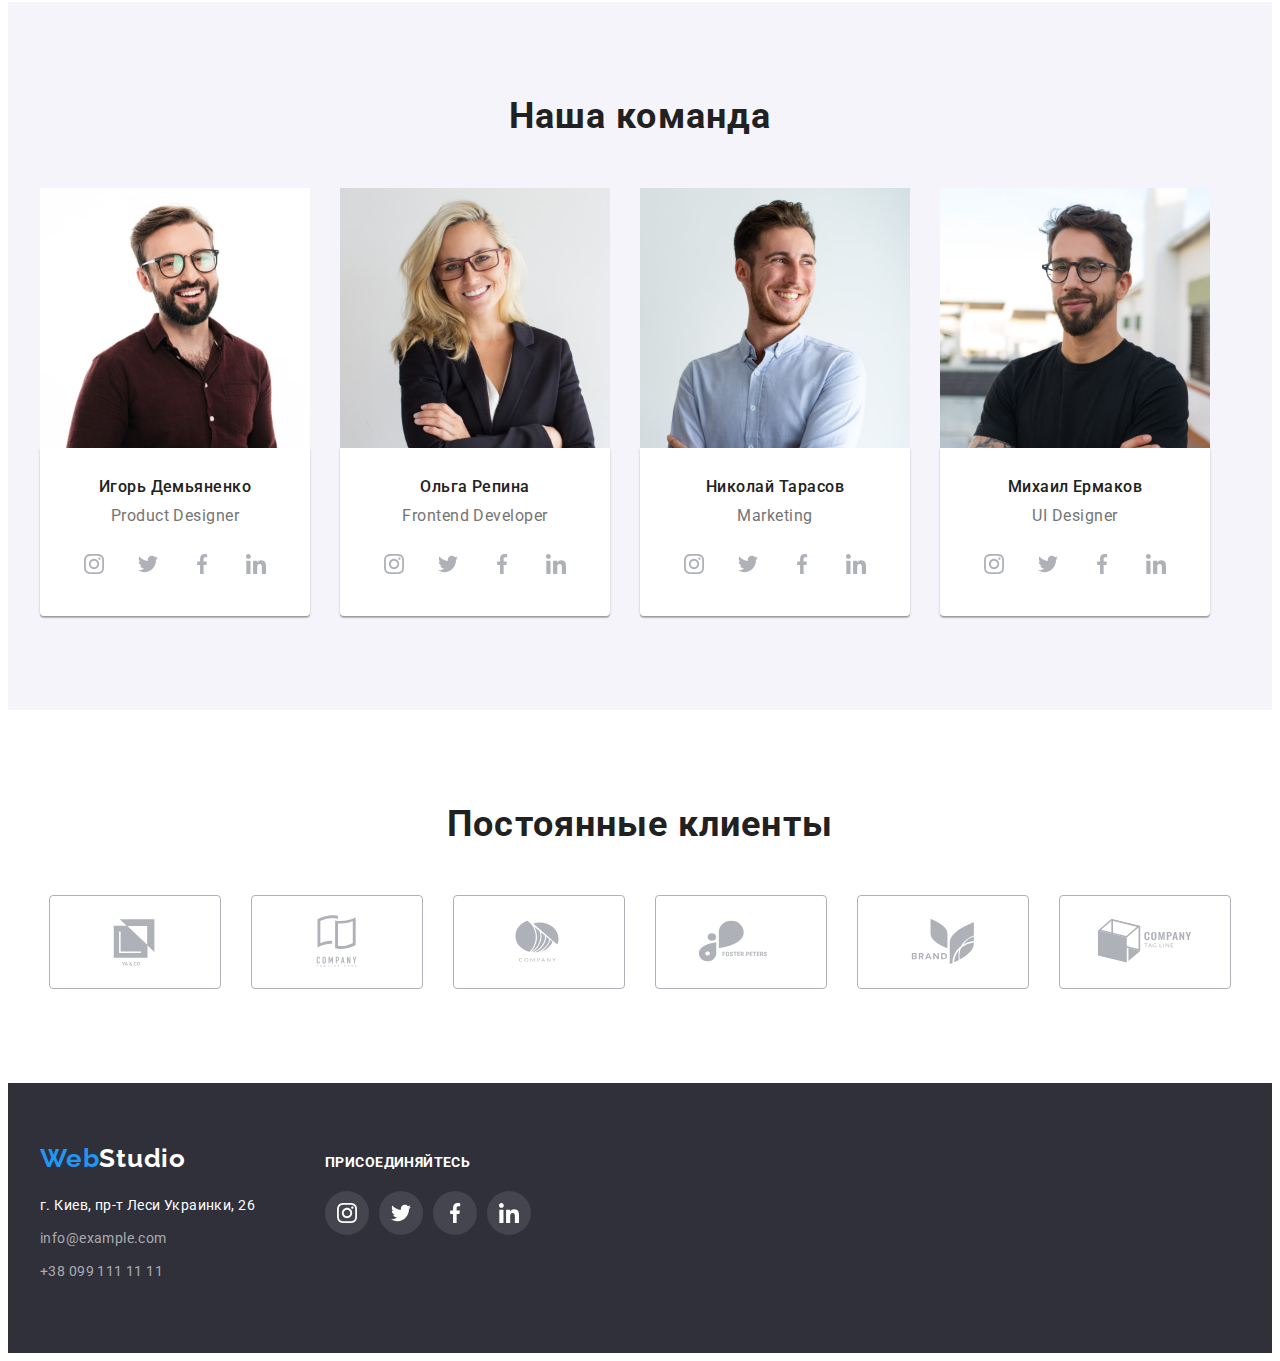
==== commit f07eced3: "corrected some mistakes" ====
--- a/index.html
+++ b/index.html
@@ -71,7 +71,7 @@
           <h2 class="visually-hidden">Наши преимущества</h2>
           <ul class="advantages-list">
             <li class="advantages-item">
-              <div class="advantages-borber"><a href="" class="advantages-icon-link"><svg class="advantages-icon" width="70" height="70">
+              <div class="advantages-borber"><svg class="advantages-icon" width="70" height="70">
                 <use href="./images/icons.svg#icon-antena"></use>
               </svg> </a></div>
               <h3 class="advantages-subtitle">Внимание к деталям</h3>
@@ -81,7 +81,7 @@
               </p>
             </li>
             <li class="advantages-item">
-              <div class="advantages-borber"><a href="" class="advantages-icon-link"><svg class="advantages-icon" width="70" height="70">
+              <div class="advantages-borber"><svg class="advantages-icon" width="70" height="70">
                 <use href="./images/icons.svg#icon-clock"></use>
               </svg> </a></div>
               <h3 class="advantages-subtitle">Пунктуальность</h3>
@@ -101,7 +101,7 @@
               </p>
             </li>
             <li class="advantages-item">
-              <div class="advantages-borber"><a href="" class="advantages-icon-link"><svg class="advantages-icon" width="70" height="70">
+              <div class="advantages-borber"><svg class="advantages-icon" width="70" height="70">
                 <use href="./images/icons.svg#icon-astronaut"></use>
               </svg> </a></div>
               <h3 class="advantages-subtitle">Современные технологии</h3>
@@ -158,13 +158,13 @@
                   <li class="team-social-item"><a href="" class="team-social-link"><svg class="advantages-icon" width="20" height="20">
                 <use href="./images/icons.svg#icon-instagram"></use>
               </svg></a></li>
-                  <li class="team-social-item"><a href=""><a href="" class="team-social-link"><svg class="advantages-icon" width="20" height="20">
-                <use href="./images/icons.svg#icon-twitter"></use>
-              </svg></a></a></li>
-                  <li class="team-social-item"><a href=""><a href="" class="team-social-link"><svg class="advantages-icon" width="20" height="20">
-                <use href="./images/icons.svg#icon-facebook"></use>
-              </svg></a></a></li>
-                  <li class="team-social-item"><a href=""><a href=""class="team-social-link"><svg class="advantages-icon" width="20" height="20">
+                  <li class="team-social-item"><a href="" class="team-social-link"><svg class="advantages-icon" width="20" height="20">
+                <use href="./images/icons.svg#icon-twitter"></use>
+              </svg></a></a></li>
+                  <li class="team-social-item"><a href="" class="team-social-link"><svg class="advantages-icon" width="20" height="20">
+                <use href="./images/icons.svg#icon-facebook"></use>
+              </svg></a></a></li>
+                  <li class="team-social-item"><a href=""class="team-social-link"><svg class="advantages-icon" width="20" height="20">
                 <use href="./images/icons.svg#icon-linkedin"></use>
               </svg></a></a></li>
                 </ul>
@@ -183,13 +183,13 @@
                   <li class="team-social-item"><a href="" class="team-social-link"><svg class="advantages-icon" width="20" height="20">
                 <use href="./images/icons.svg#icon-instagram"></use>
               </svg></a></li>
-                  <li class="team-social-item"><a href=""><a href="" class="team-social-link"><svg class="advantages-icon" width="20" height="20">
-                <use href="./images/icons.svg#icon-twitter"></use>
-              </svg></a></a></li>
-                  <li class="team-social-item"><a href=""><a href="" class="team-social-link"><svg class="advantages-icon" width="20" height="20">
-                <use href="./images/icons.svg#icon-facebook"></use>
-              </svg></a></a></li>
-                  <li class="team-social-item"><a href=""><a href=""class="team-social-link"><svg class="advantages-icon" width="20" height="20">
+                  <li class="team-social-item"><a href="" class="team-social-link"><svg class="advantages-icon" width="20" height="20">
+                <use href="./images/icons.svg#icon-twitter"></use>
+              </svg></a></a></li>
+                  <li class="team-social-item"><a href="" class="team-social-link"><svg class="advantages-icon" width="20" height="20">
+                <use href="./images/icons.svg#icon-facebook"></use>
+              </svg></a></a></li>
+                  <li class="team-social-item"><a href=""class="team-social-link"><svg class="advantages-icon" width="20" height="20">
                 <use href="./images/icons.svg#icon-linkedin"></use>
               </svg></a></a></li>
                 </ul>
@@ -208,13 +208,13 @@
                   <li class="team-social-item"><a href="" class="team-social-link"><svg class="advantages-icon" width="20" height="20">
                 <use href="./images/icons.svg#icon-instagram"></use>
               </svg></a></li>
-                  <li class="team-social-item"><a href=""><a href="" class="team-social-link"><svg class="advantages-icon" width="20" height="20">
-                <use href="./images/icons.svg#icon-twitter"></use>
-              </svg></a></a></li>
-                  <li class="team-social-item"><a href=""><a href="" class="team-social-link"><svg class="advantages-icon" width="20" height="20">
-                <use href="./images/icons.svg#icon-facebook"></use>
-              </svg></a></a></li>
-                  <li class="team-social-item"><a href=""><a href=""class="team-social-link"><svg class="advantages-icon" width="20" height="20">
+                  <li class="team-social-item"><a href="" class="team-social-link"><svg class="advantages-icon" width="20" height="20">
+                <use href="./images/icons.svg#icon-twitter"></use>
+              </svg></a></a></li>
+                  <li class="team-social-item"><a href="" class="team-social-link"><svg class="advantages-icon" width="20" height="20">
+                <use href="./images/icons.svg#icon-facebook"></use>
+              </svg></a></a></li>
+                  <li class="team-social-item"><a href=""class="team-social-link"><svg class="advantages-icon" width="20" height="20">
                 <use href="./images/icons.svg#icon-linkedin"></use>
               </svg></a></a></li>
                 </ul>
@@ -233,13 +233,13 @@
                   <li class="team-social-item"><a href="" class="team-social-link"><svg class="advantages-icon" width="20" height="20">
                 <use href="./images/icons.svg#icon-instagram"></use>
               </svg></a></li>
-                  <li class="team-social-item"><a href=""><a href="" class="team-social-link"><svg class="advantages-icon" width="20" height="20">
-                <use href="./images/icons.svg#icon-twitter"></use>
-              </svg></a></a></li>
-                  <li class="team-social-item"><a href=""><a href="" class="team-social-link"><svg class="advantages-icon" width="20" height="20">
-                <use href="./images/icons.svg#icon-facebook"></use>
-              </svg></a></a></li>
-                  <li class="team-social-item"><a href=""><a href=""class="team-social-link"><svg class="advantages-icon" width="20" height="20">
+                  <li class="team-social-item"><a href="" class="team-social-link"><svg class="advantages-icon" width="20" height="20">
+                <use href="./images/icons.svg#icon-twitter"></use>
+              </svg></a></a></li>
+                  <li class="team-social-item"><a href="" class="team-social-link"><svg class="advantages-icon" width="20" height="20">
+                <use href="./images/icons.svg#icon-facebook"></use>
+              </svg></a></a></li>
+                  <li class="team-social-item"><a href=""class="team-social-link"><svg class="advantages-icon" width="20" height="20">
                 <use href="./images/icons.svg#icon-linkedin"></use>
               </svg></a></a></li>
                 </ul>
@@ -248,7 +248,7 @@
           </ul>
         </div>
       </section>
-      <section class="regular-customers">
+      <section class="regular-customers section">
         <div class="container">
           <h2 class="regular-customers-tittle">Постоянные клиенты</h2>
           <ul class="regular-customers-list">
@@ -308,20 +308,19 @@
           </ul>
         </address>
         </div>
-      
           <div class="footer-social">
           <span class="footer-social-text">присоединяйтесь</span>
            <ul class="footer-social-list" >
                   <li class="footer-social-item"><a href="" class="footer-social-link"><svg class="footer-icon" width="20" height="20">
                 <use href="./images/icons.svg#icon-instagram"></use>
               </svg></a></li>
-                  <li class="footer-social-item"><a href=""><a href="" class="footer-social-link"><svg class="footer-icon" width="20" height="20">
-                <use href="./images/icons.svg#icon-twitter"></use>
-              </svg></a></li>
-                  <li class="footer-social-item"><a href=""><a href="" class="footer-social-link"><svg class="footer-icon" width="20" height="20">
-                <use href="./images/icons.svg#icon-facebook"></use>
-              </svg></a></li>
-                  <li class="footer-social-item"><a href=""><a href=""class="footer-social-link"><svg class="footer-icon" width="20" height="20">
+                  <li class="footer-social-item"><a href=""  class="footer-social-link"><svg class="footer-icon" width="20" height="20">
+                <use href="./images/icons.svg#icon-twitter"></use>
+              </svg></a></li>
+                  <li class="footer-social-item"><a href=""  class="footer-social-link"><svg class="footer-icon" width="20" height="20">
+                <use href="./images/icons.svg#icon-facebook"></use>
+              </svg></a></li>
+                  <li class="footer-social-item"><a href="" class="footer-social-link"><svg class="footer-icon" width="20" height="20">
                 <use href="./images/icons.svg#icon-linkedin"></use>
               </svg></a></li>
                 </ul></div>
--- a/css/styles.css
+++ b/css/styles.css
@@ -129,12 +129,16 @@
 }
 
 .contact-link {
+  display: flex;
+  align-items: center;
+
   font-family: "Roboto", sans-serif;
   font-weight: 500;
   font-size: 14px;
   line-height: 1.14;
   letter-spacing: 0.02em;
   color: var(--contact-color);
+  fill: var(--contact-color);
 }
 .contact-link:hover,
 .contact-link:focus {
@@ -179,6 +183,11 @@
   color: var(--additional-color);
 }
 .hero-button {
+  padding-top: 10px;
+  padding-bottom: 10px;
+  padding-right: 32px;
+  padding-left: 32px;
+
   font-family: inherit;
   font-weight: 700;
   font-size: 16px;
@@ -200,11 +209,14 @@
   background-color: #188ce8;
 }
 
-/*-------- Advantages--------*/
-.advantages {
+/*------- section------*/
+.section {
   padding-top: 94px;
   padding-bottom: 94px;
 }
+
+/*-------- Advantages--------*/
+
 .advantages-list {
   display: flex;
 }
@@ -247,7 +259,7 @@
 
 /*-------works------*/
 .works {
-  padding-bottom: 94px;
+  padding-top: 0px;
 }
 .works-list {
   display: flex;
@@ -274,12 +286,11 @@
 /*-------team------*/
 .team {
   background-color: #f5f4fa;
-  padding-top: 94px;
-  padding-bottom: 94px;
 }
 .team-title {
   margin-bottom: 50px;
 }
+
 .team-list {
   display: flex;
   margin-left: -30px;
@@ -351,10 +362,7 @@
 }
 
 /*------------regular-customer------*/
-.regular-customers {
-  padding-bottom: 94px;
-  margin-top: 94px;
-}
+
 .regular-customers-tittle {
   margin-bottom: 50px;
 }
@@ -472,10 +480,6 @@
 /*------ portfolio-----*/
 /*-------filter--------*/
 
-.portfolio {
-  padding-top: 94px;
-  padding-bottom: 94px;
-}
 .portfolio-filter {
   margin-bottom: 50px;
 }
@@ -485,6 +489,11 @@
 }
 
 .portfolio-filter-button {
+  padding-top: 6px;
+  padding-bottom: 6px;
+  padding-right: 22px;
+  padding-left: 22px;
+
   font-family: inherit;
   font-weight: 500;
   font-size: 16px;
@@ -546,8 +555,14 @@
   padding-top: 20px;
   padding-bottom: 20px;
 }
-.gallery-link:hover {
-  display: block;
-  box-shadow: 1px 4px 6px 0px #00000029, 0px 4px 4px 0px #0000000f,
-    0px 1px 1px 0px #0000001f;
-}
+.gallery-link {
+  display: block;
+}
+
+.gallery-link:hover,
+.gallery-link:focus {
+  background: #ffffff;
+  box-sizing: border-box;
+  box-shadow: 0px 1px 1px rgba(0, 0, 0, 0.12), 0px 4px 4px rgba(0, 0, 0, 0.06),
+    1px 4px 6px rgba(0, 0, 0, 0.16);
+}
